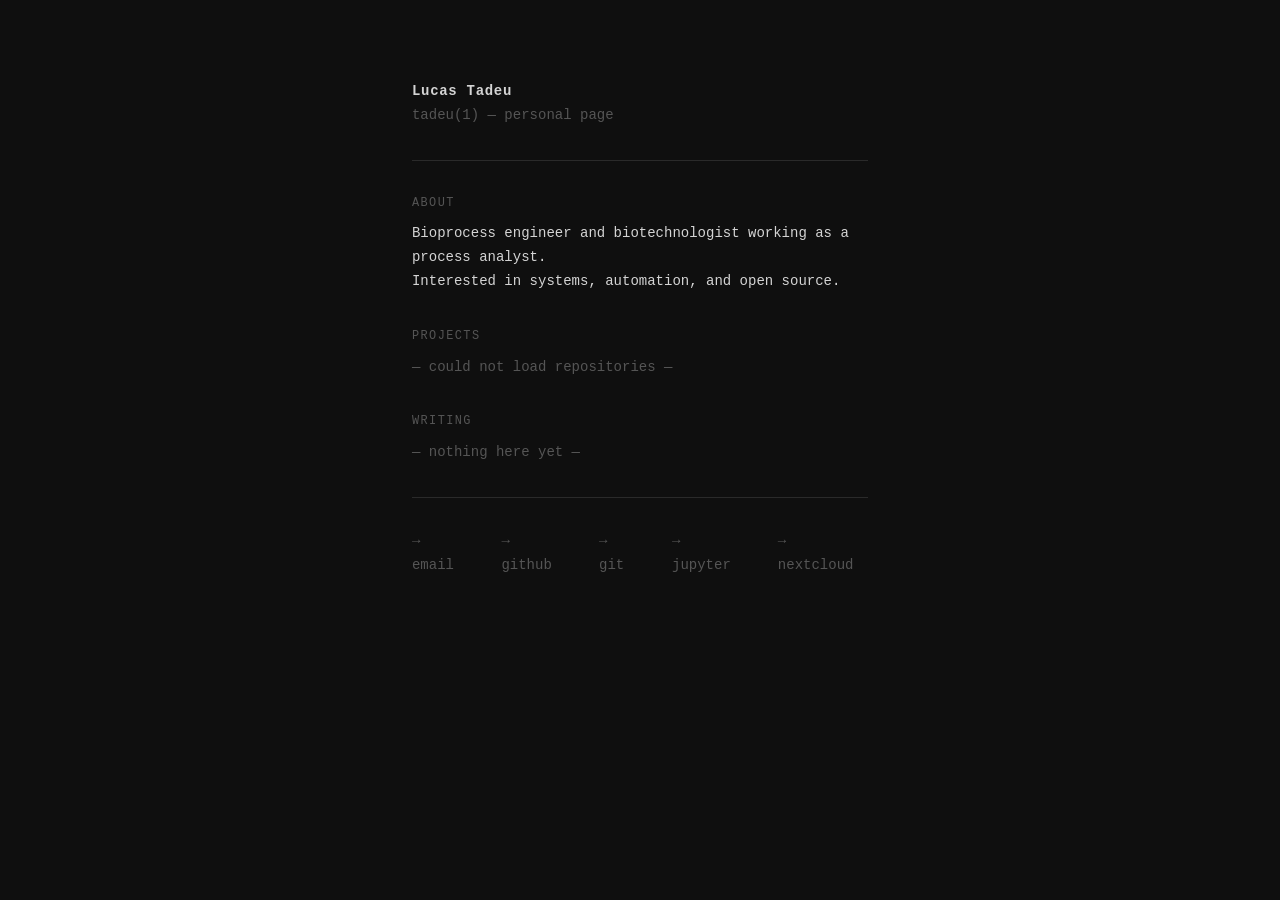
==== hosts/NixOracle/site/index.html @ 63ed9603 "Homepage: remove duplicate source link from project list" ====
<!DOCTYPE html>
<html lang="en">
<head>
  <meta charset="UTF-8">
  <meta name="viewport" content="width=device-width, initial-scale=1.0">
  <title>Lucas Tadeu</title>
  <link rel="stylesheet" href="style.css">
</head>
<body>
  <header>
    <h1>Lucas Tadeu</h1>
    <p class="dim">tadeu(1) — personal page</p>
  </header>

  <hr>

  <section>
    <h2>ABOUT</h2>
    <p>Bioprocess engineer and biotechnologist working as a process analyst.<br>
    Interested in systems, automation, and open source.</p>
  </section>

  <section>
    <h2>PROJECTS</h2>
    <div id="git-projects"><p class="dim">— loading —</p></div>
  </section>

  <section>
    <h2>WRITING</h2>
    <p class="dim">— nothing here yet —</p>
  </section>

  <hr>

  <footer>
    <a href="mailto:ltadeu6@pm.me">email</a>
    <a href="https://github.com/ltadeu6">github</a>
    <a href="https://git.tadix.dev">git</a>
    <a href="https://jupyter.tadix.dev">jupyter</a>
    <a href="https://nextcloud.tadix.dev">nextcloud</a>
  </footer>

  <script>
    (async () => {
      const el = document.getElementById('git-projects');
      try {
        const res = await fetch('https://git.tadix.dev/api/v1/users/ltadeu6/repos?sort=updated&limit=50');
        if (!res.ok) throw new Error(res.status);
        const repos = await res.json();
        const visible = repos.filter(r => !r.archived && !r.fork && !r.empty);
        if (!visible.length) {
          el.innerHTML = '<p class="dim">— no public repositories —</p>';
          return;
        }
        el.innerHTML = visible.map(r => {
          const desc = r.description ? `<span class="dim"> — ${r.description}</span>` : '';
          const live = r.website ? `<br><span class="dim"><a href="${r.website}">live</a></span>` : '';
          return `<p><a href="${r.html_url}">${r.name}</a>${desc}${live}</p>`;
        }).join('');
      } catch {
        el.innerHTML = '<p class="dim">— could not load repositories —</p>';
      }
    })();
  </script>
</body>
</html>
---- hosts/NixOracle/site/style.css ----
:root {
  --bg:     #0f0f0f;
  --fg:     #d4d4d4;
  --dim:    #555;
  --accent: #7aa2f7;
  --border: #2a2a2a;
}

* {
  box-sizing: border-box;
  margin: 0;
  padding: 0;
}

body {
  background: var(--bg);
  color: var(--fg);
  font-family: 'Courier New', Courier, monospace;
  font-size: 14px;
  line-height: 1.7;
  max-width: 60ch;
  margin: 5rem auto;
  padding: 0 1.5rem;
}

h1 {
  font-size: 1em;
  font-weight: bold;
  letter-spacing: 0.05em;
}

h2 {
  font-size: 0.85em;
  font-weight: normal;
  letter-spacing: 0.12em;
  color: var(--dim);
  margin-bottom: 0.6rem;
}

hr {
  border: none;
  border-top: 1px solid var(--border);
  margin: 2rem 0;
}

section {
  margin-bottom: 2rem;
}

p {
  margin-bottom: 0.4rem;
}

.dim {
  color: var(--dim);
}

a {
  color: var(--accent);
  text-decoration: none;
}

a:hover {
  text-decoration: underline;
}

footer {
  display: flex;
  gap: 2rem;
}

footer a {
  color: var(--dim);
}

footer a::before {
  content: '→ ';
}
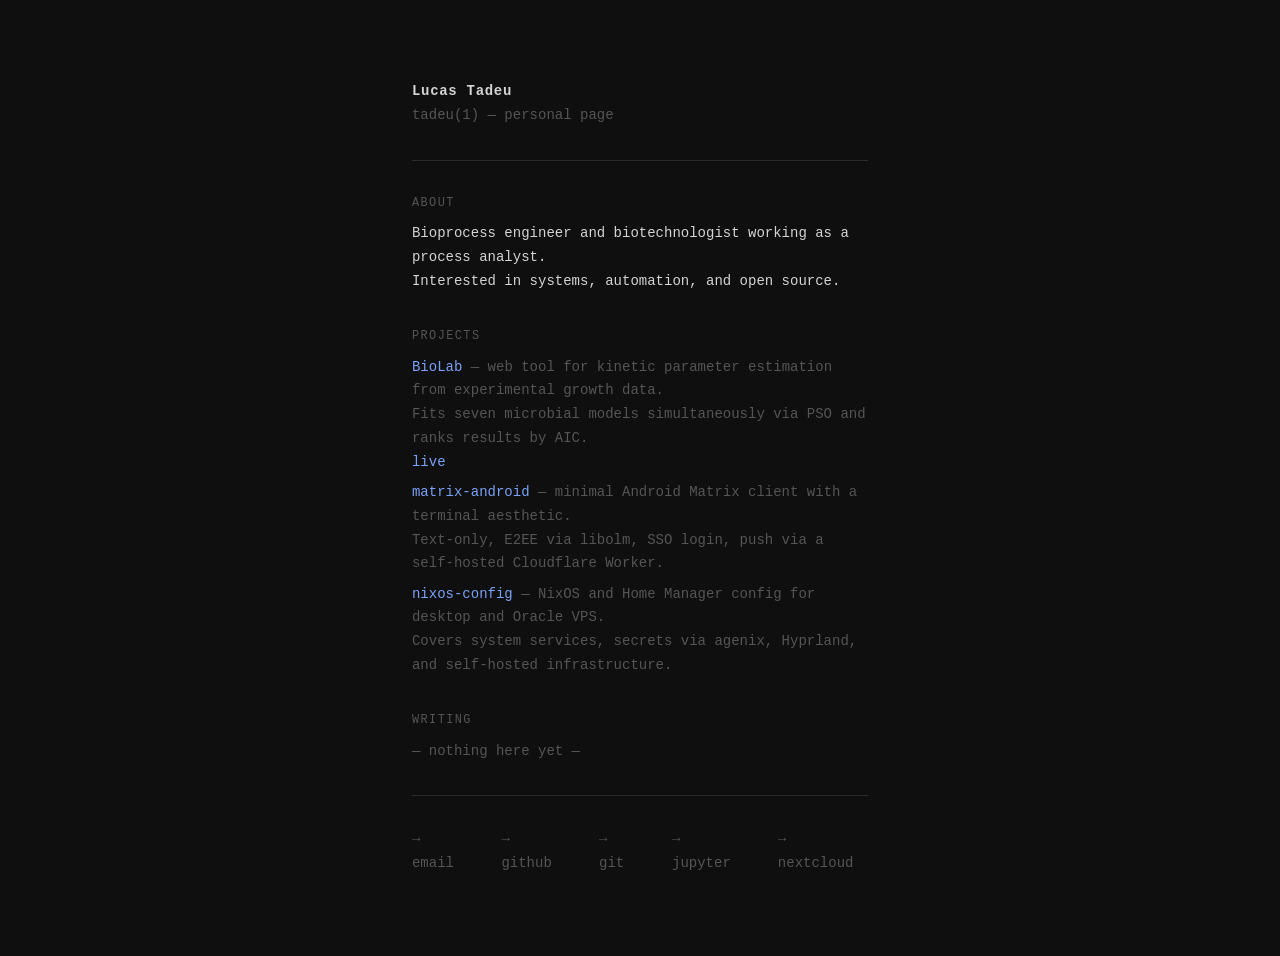
==== commit c08f0611: "Homepage: static project list with descriptions from READMEs" ====
--- a/hosts/NixOracle/site/index.html
+++ b/hosts/NixOracle/site/index.html
@@ -22,7 +22,22 @@
 
   <section>
     <h2>PROJECTS</h2>
-    <div id="git-projects"><p class="dim">— loading —</p></div>
+    <p>
+      <a href="https://git.tadix.dev/ltadeu6/BioLab">BioLab</a>
+      <span class="dim"> — web tool for kinetic parameter estimation from experimental growth data.<br>
+      Fits seven microbial models simultaneously via PSO and ranks results by AIC.</span>
+      <br><span class="dim"><a href="https://biolab.tadix.dev">live</a></span>
+    </p>
+    <p>
+      <a href="https://git.tadix.dev/ltadeu6/matrix-android">matrix-android</a>
+      <span class="dim"> — minimal Android Matrix client with a terminal aesthetic.<br>
+      Text-only, E2EE via libolm, SSO login, push via a self-hosted Cloudflare Worker.</span>
+    </p>
+    <p>
+      <a href="https://git.tadix.dev/ltadeu6/Nixos-Config">nixos-config</a>
+      <span class="dim"> — NixOS and Home Manager config for desktop and Oracle VPS.<br>
+      Covers system services, secrets via agenix, Hyprland, and self-hosted infrastructure.</span>
+    </p>
   </section>
 
   <section>
@@ -40,27 +55,5 @@
     <a href="https://nextcloud.tadix.dev">nextcloud</a>
   </footer>
 
-  <script>
-    (async () => {
-      const el = document.getElementById('git-projects');
-      try {
-        const res = await fetch('https://git.tadix.dev/api/v1/users/ltadeu6/repos?sort=updated&limit=50');
-        if (!res.ok) throw new Error(res.status);
-        const repos = await res.json();
-        const visible = repos.filter(r => !r.archived && !r.fork && !r.empty);
-        if (!visible.length) {
-          el.innerHTML = '<p class="dim">— no public repositories —</p>';
-          return;
-        }
-        el.innerHTML = visible.map(r => {
-          const desc = r.description ? `<span class="dim"> — ${r.description}</span>` : '';
-          const live = r.website ? `<br><span class="dim"><a href="${r.website}">live</a></span>` : '';
-          return `<p><a href="${r.html_url}">${r.name}</a>${desc}${live}</p>`;
-        }).join('');
-      } catch {
-        el.innerHTML = '<p class="dim">— could not load repositories —</p>';
-      }
-    })();
-  </script>
 </body>
 </html>
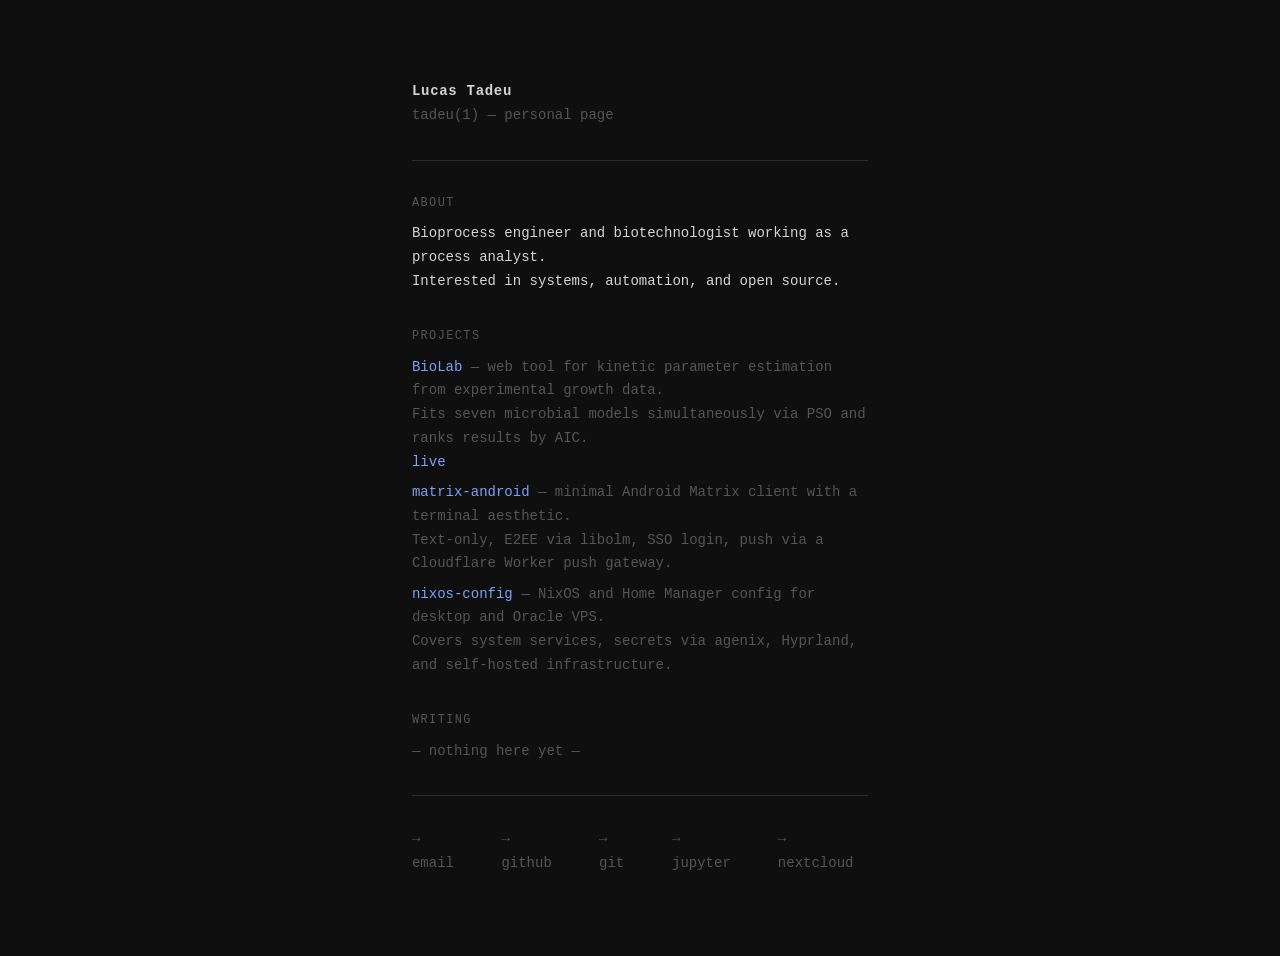
==== commit a7481769: "Fix matrix-android description: Cloudflare Worker is not self-hosted" ====
--- a/hosts/NixOracle/site/index.html
+++ b/hosts/NixOracle/site/index.html
@@ -31,7 +31,7 @@
     <p>
       <a href="https://git.tadix.dev/ltadeu6/matrix-android">matrix-android</a>
       <span class="dim"> — minimal Android Matrix client with a terminal aesthetic.<br>
-      Text-only, E2EE via libolm, SSO login, push via a self-hosted Cloudflare Worker.</span>
+      Text-only, E2EE via libolm, SSO login, push via a Cloudflare Worker push gateway.</span>
     </p>
     <p>
       <a href="https://git.tadix.dev/ltadeu6/Nixos-Config">nixos-config</a>
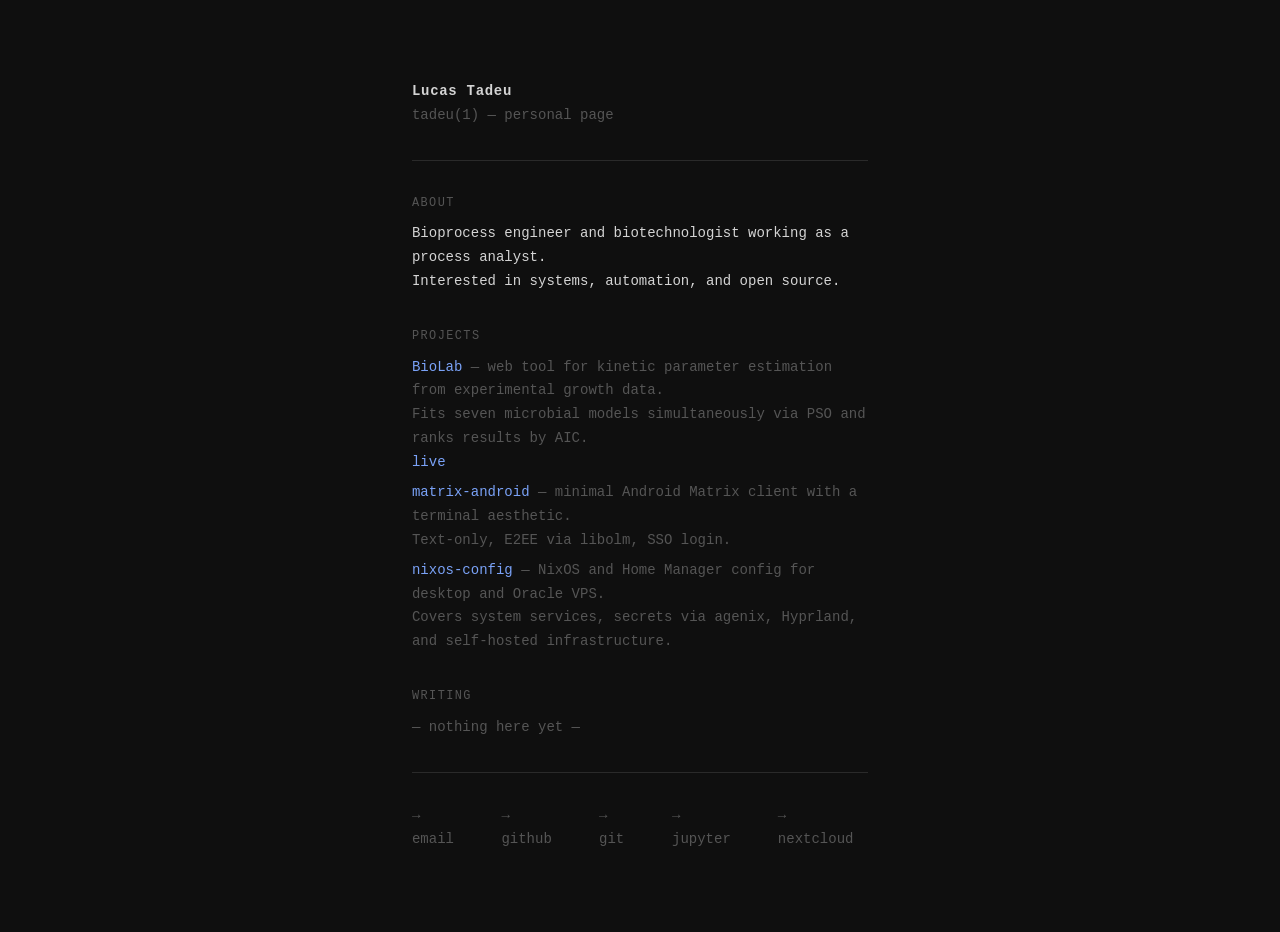
==== commit eb1c0dba: "Trim matrix-android description" ====
--- a/hosts/NixOracle/site/index.html
+++ b/hosts/NixOracle/site/index.html
@@ -31,7 +31,7 @@
     <p>
       <a href="https://git.tadix.dev/ltadeu6/matrix-android">matrix-android</a>
       <span class="dim"> — minimal Android Matrix client with a terminal aesthetic.<br>
-      Text-only, E2EE via libolm, SSO login, push via a Cloudflare Worker push gateway.</span>
+      Text-only, E2EE via libolm, SSO login.</span>
     </p>
     <p>
       <a href="https://git.tadix.dev/ltadeu6/Nixos-Config">nixos-config</a>
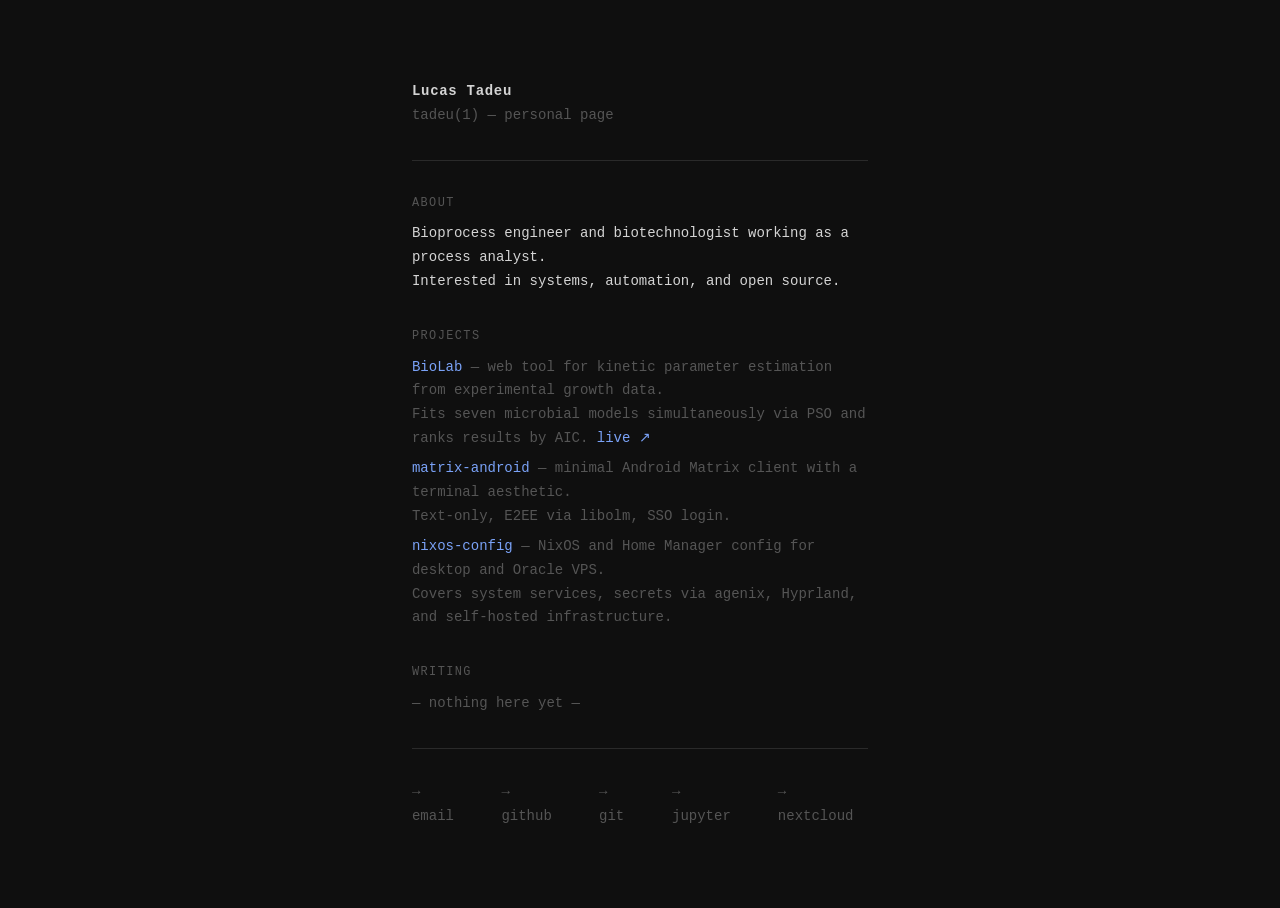
==== commit 253be35d: "Move live link inline with BioLab description" ====
--- a/hosts/NixOracle/site/index.html
+++ b/hosts/NixOracle/site/index.html
@@ -25,8 +25,7 @@
     <p>
       <a href="https://git.tadix.dev/ltadeu6/BioLab">BioLab</a>
       <span class="dim"> — web tool for kinetic parameter estimation from experimental growth data.<br>
-      Fits seven microbial models simultaneously via PSO and ranks results by AIC.</span>
-      <br><span class="dim"><a href="https://biolab.tadix.dev">live</a></span>
+      Fits seven microbial models simultaneously via PSO and ranks results by AIC. <a href="https://biolab.tadix.dev">live ↗</a></span>
     </p>
     <p>
       <a href="https://git.tadix.dev/ltadeu6/matrix-android">matrix-android</a>
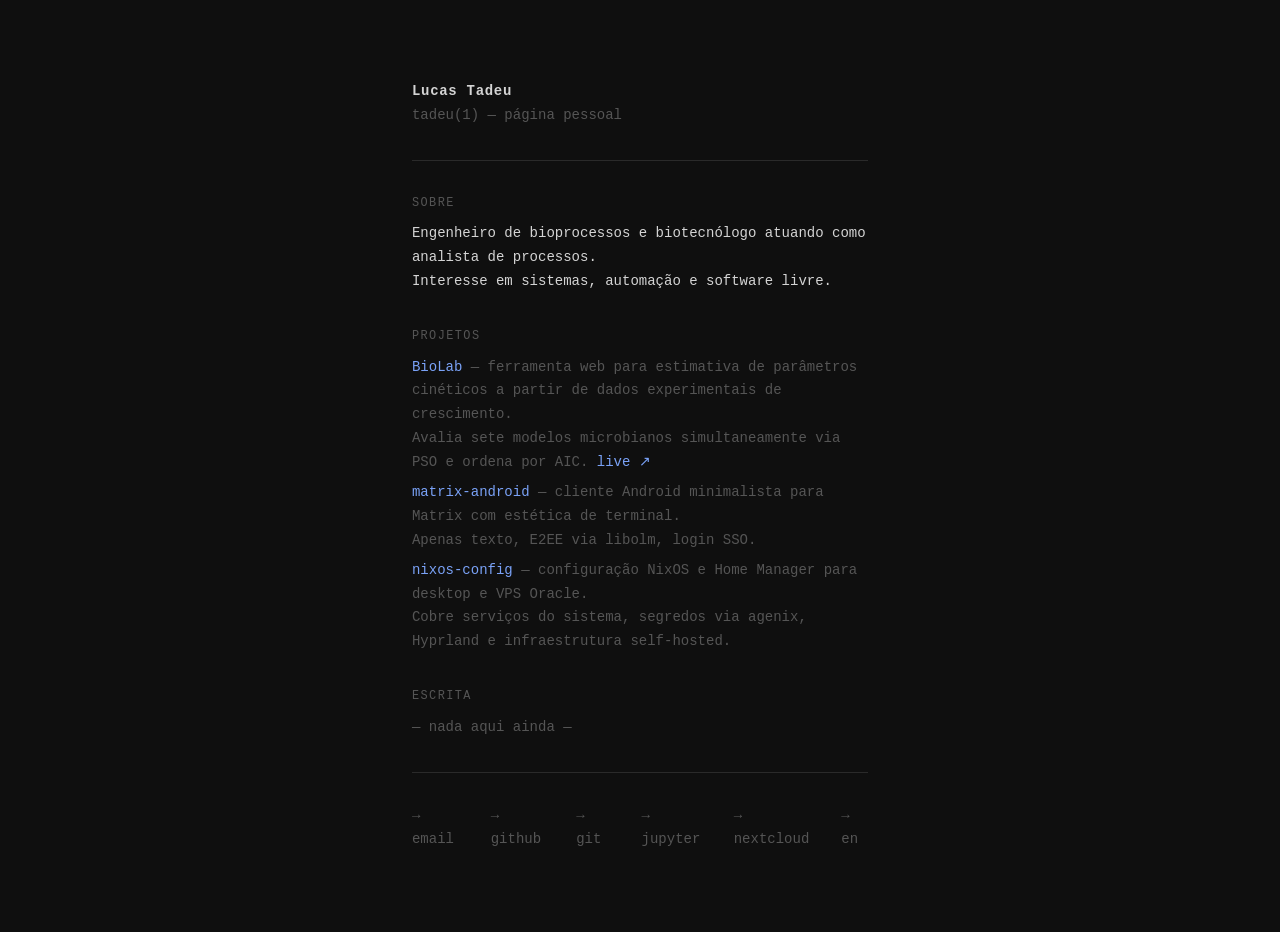
==== commit 44f79092: "Add PT/EN bilingual site: PT default at /, EN at /en/" ====
--- a/hosts/NixOracle/site/index.html
+++ b/hosts/NixOracle/site/index.html
@@ -1,5 +1,5 @@
 <!DOCTYPE html>
-<html lang="en">
+<html lang="pt-BR">
 <head>
   <meta charset="UTF-8">
   <meta name="viewport" content="width=device-width, initial-scale=1.0">
@@ -9,39 +9,39 @@
 <body>
   <header>
     <h1>Lucas Tadeu</h1>
-    <p class="dim">tadeu(1) — personal page</p>
+    <p class="dim">tadeu(1) — página pessoal</p>
   </header>
 
   <hr>
 
   <section>
-    <h2>ABOUT</h2>
-    <p>Bioprocess engineer and biotechnologist working as a process analyst.<br>
-    Interested in systems, automation, and open source.</p>
+    <h2>SOBRE</h2>
+    <p>Engenheiro de bioprocessos e biotecnólogo atuando como analista de processos.<br>
+    Interesse em sistemas, automação e software livre.</p>
   </section>
 
   <section>
-    <h2>PROJECTS</h2>
+    <h2>PROJETOS</h2>
     <p>
       <a href="https://git.tadix.dev/ltadeu6/BioLab">BioLab</a>
-      <span class="dim"> — web tool for kinetic parameter estimation from experimental growth data.<br>
-      Fits seven microbial models simultaneously via PSO and ranks results by AIC. <a href="https://biolab.tadix.dev">live ↗</a></span>
+      <span class="dim"> — ferramenta web para estimativa de parâmetros cinéticos a partir de dados experimentais de crescimento.<br>
+      Avalia sete modelos microbianos simultaneamente via PSO e ordena por AIC. <a href="https://biolab.tadix.dev">live ↗</a></span>
     </p>
     <p>
       <a href="https://git.tadix.dev/ltadeu6/matrix-android">matrix-android</a>
-      <span class="dim"> — minimal Android Matrix client with a terminal aesthetic.<br>
-      Text-only, E2EE via libolm, SSO login.</span>
+      <span class="dim"> — cliente Android minimalista para Matrix com estética de terminal.<br>
+      Apenas texto, E2EE via libolm, login SSO.</span>
     </p>
     <p>
       <a href="https://git.tadix.dev/ltadeu6/Nixos-Config">nixos-config</a>
-      <span class="dim"> — NixOS and Home Manager config for desktop and Oracle VPS.<br>
-      Covers system services, secrets via agenix, Hyprland, and self-hosted infrastructure.</span>
+      <span class="dim"> — configuração NixOS e Home Manager para desktop e VPS Oracle.<br>
+      Cobre serviços do sistema, segredos via agenix, Hyprland e infraestrutura self-hosted.</span>
     </p>
   </section>
 
   <section>
-    <h2>WRITING</h2>
-    <p class="dim">— nothing here yet —</p>
+    <h2>ESCRITA</h2>
+    <p class="dim">— nada aqui ainda —</p>
   </section>
 
   <hr>
@@ -52,7 +52,7 @@
     <a href="https://git.tadix.dev">git</a>
     <a href="https://jupyter.tadix.dev">jupyter</a>
     <a href="https://nextcloud.tadix.dev">nextcloud</a>
+    <a href="/en/">en</a>
   </footer>
-
 </body>
 </html>
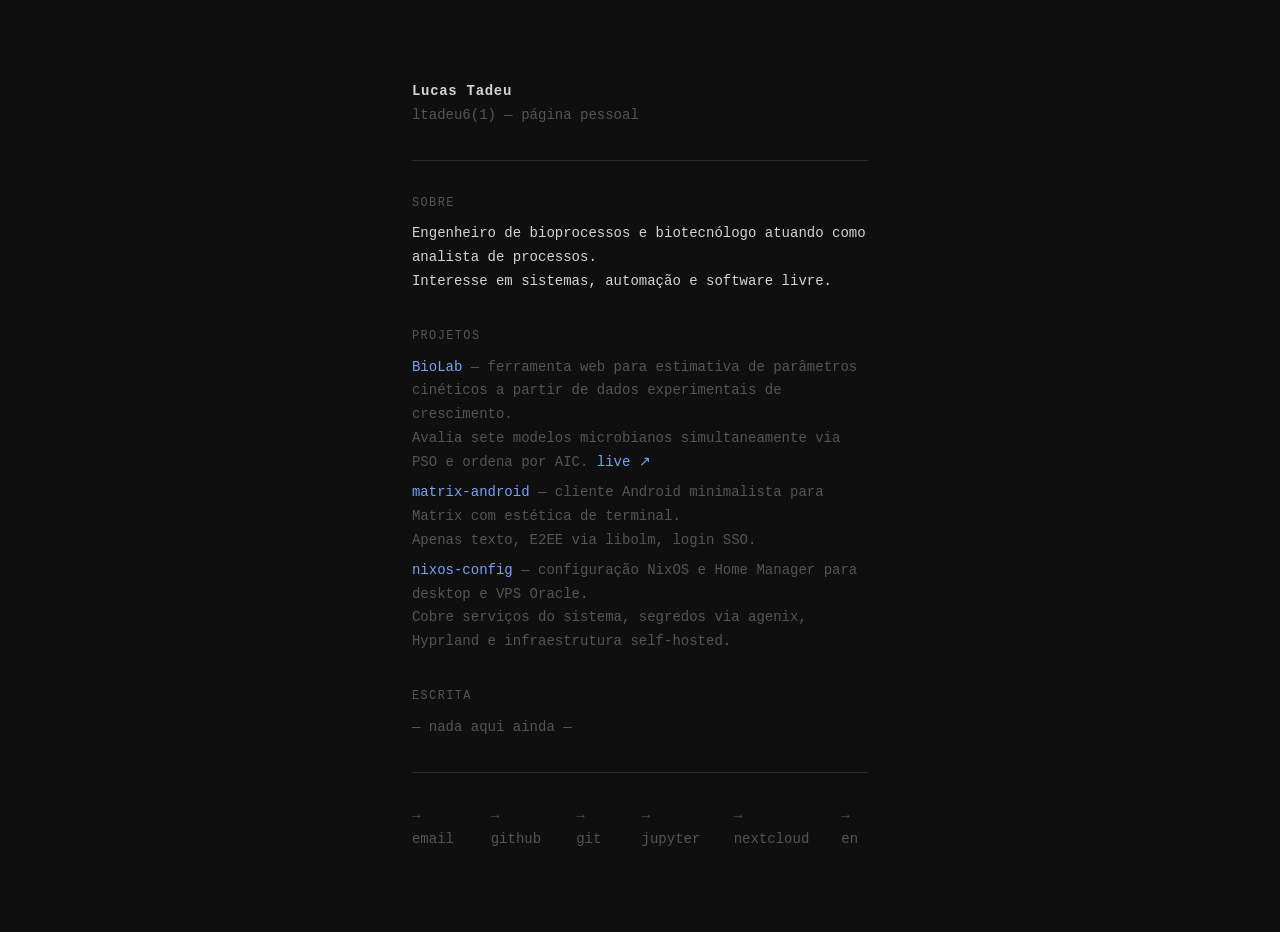
==== commit 38bf120a: "Change tadeu(1) to ltadeu6(1) in both PT and EN pages" ====
--- a/hosts/NixOracle/site/index.html
+++ b/hosts/NixOracle/site/index.html
@@ -9,7 +9,7 @@
 <body>
   <header>
     <h1>Lucas Tadeu</h1>
-    <p class="dim">tadeu(1) — página pessoal</p>
+    <p class="dim">ltadeu6(1) — página pessoal</p>
   </header>
 
   <hr>
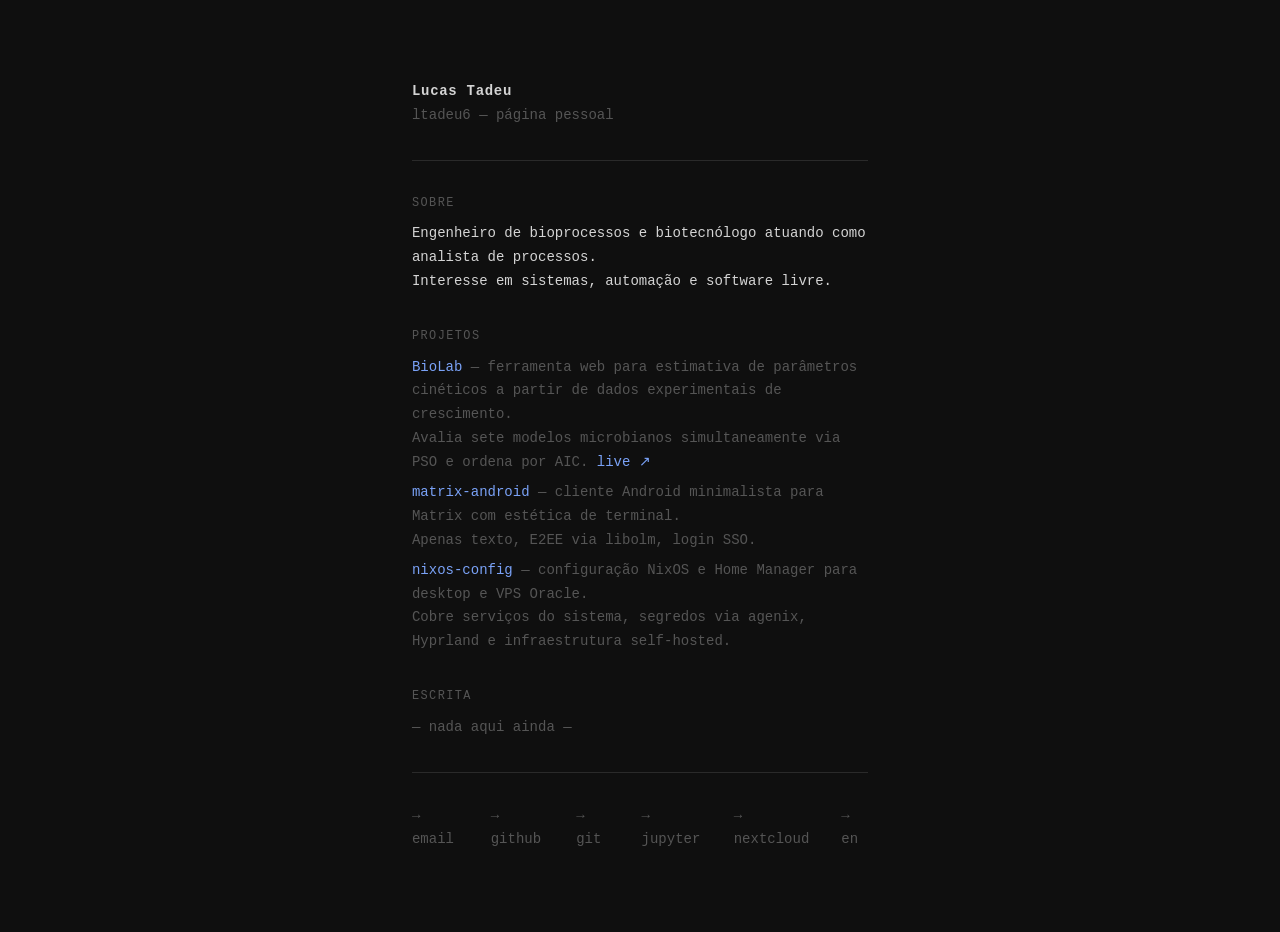
==== commit d903626b: "Remove (1) from subtitle" ====
--- a/hosts/NixOracle/site/index.html
+++ b/hosts/NixOracle/site/index.html
@@ -9,7 +9,7 @@
 <body>
   <header>
     <h1>Lucas Tadeu</h1>
-    <p class="dim">ltadeu6(1) — página pessoal</p>
+    <p class="dim">ltadeu6 — página pessoal</p>
   </header>
 
   <hr>
